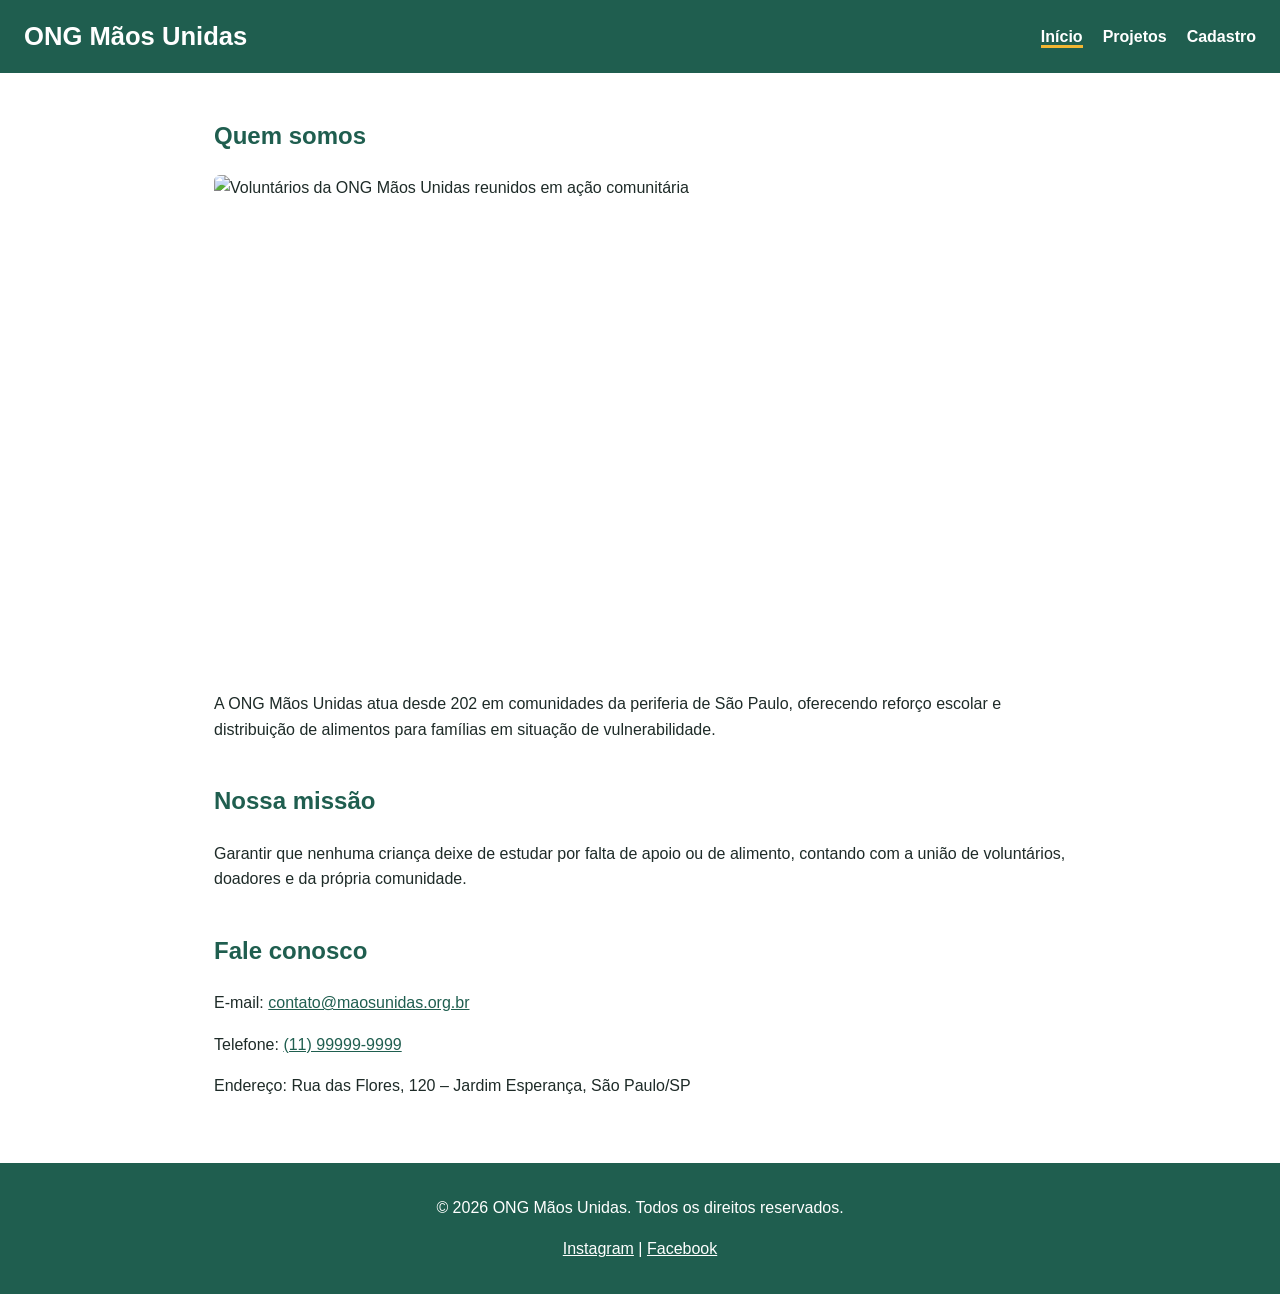
==== index.html @ 3869165b "commit inicial: Trabalho desenvolvido" ====
<!DOCTYPE html>
<html lang="pt-BR">
<head>
  <meta charset="UTF-8">
  <meta name="viewport" content="width=device-width, initial-scale=1.0">
  <meta name="description" content="ONG Mãos Unidas: educação e alimentação para famílias em situação de vulnerabilidade.">
  <title>ONG Mãos Unidas | Início</title>
  <link rel="stylesheet" href="css/style.css">
</head>
<body>
  <header class="topo">
    <h1>ONG Mãos Unidas</h1>
    <nav aria-label="Menu principal">
      <ul>
        <li><a href="index.html" aria-current="page">Início</a></li>
        <li><a href="projetos.html">Projetos</a></li>
        <li><a href="cadastro.html">Cadastro</a></li>
      </ul>
    </nav>
  </header>

  <main>
    <section id="sobre">
      <h2>Quem somos</h2>
      <img src="img/equipe-ong.jpg"
           alt="Voluntários da ONG Mãos Unidas reunidos em ação comunitária"
           class="img-responsiva" width="800" height="500">
      <p>A ONG Mãos Unidas atua desde 202 em comunidades da periferia de São Paulo, oferecendo reforço escolar e distribuição de alimentos para famílias em situação de vulnerabilidade.</p>
    </section>

    <section id="missao">
      <h2>Nossa missão</h2>
      <p>Garantir que nenhuma criança deixe de estudar por falta de apoio ou de alimento, contando com a união de voluntários, doadores e da própria comunidade.</p>
    </section>

    <section id="contato">
      <h2>Fale conosco</h2>
      <address>
        <p>E-mail: <a href="mailto:contato@maosunidas.org.br">contato@maosunidas.org.br</a></p>
        <p>Telefone: <a href="tel:+5511999999999">(11) 99999-9999</a></p>
        <p>Endereço: Rua das Flores, 120 – Jardim Esperança, São Paulo/SP</p>
      </address>
    </section>
  </main>

  <footer class="rodape">
    <p>&copy; 2026 ONG Mãos Unidas. Todos os direitos reservados.</p>
    <p>
      <a href="https://www.instagram.com/">Instagram</a> |
      <a href="https://www.facebook.com/">Facebook</a>
    </p>
  </footer>
</body>
</html>
---- css/style.css ----
:root {
  --verde: #1F5E4F;
  --verde-claro: #E4F0EC;
  --amarelo: #F2B632;
  --texto: #1E2B28;
  --fundo: #FFFFFF;
}

* { box-sizing: border-box; }

body {
  margin: 0;
  font-family: "Segoe UI", Roboto, Arial, sans-serif;
  line-height: 1.6;
  color: var(--texto);
  background: var(--fundo);
}

/* Cabeçalho e navegação */
.topo {
  background: var(--verde);
  color: #fff;
  padding: 1rem 1.5rem;
  display: flex;
  flex-wrap: wrap;
  justify-content: space-between;
  align-items: center;
  gap: 1rem;
}

.topo h1 { margin: 0; font-size: 1.6rem; }

.topo ul {
  list-style: none;
  margin: 0;
  padding: 0;
  display: flex;
  gap: 1.25rem;
}

.topo a { color: #fff; text-decoration: none; font-weight: 600; }
.topo a:hover,
.topo a[aria-current="page"] { border-bottom: 3px solid var(--amarelo); }

/* Conteúdo */
main {
  max-width: 900px;
  margin: 0 auto;
  padding: 1.5rem;
}

section { margin-bottom: 2.5rem; }

h2 { color: var(--verde); }

a { color: var(--verde); }

.img-responsiva {
  max-width: 100%;
  height: auto;
  display: block;
  border-radius: 6px;
}

a:focus-visible,
input:focus-visible,
select:focus-visible,
button:focus-visible {
  outline: 3px solid var(--amarelo);
  outline-offset: 2px;
}

address { font-style: normal; }

.projeto {
  border-left: 4px solid var(--amarelo);
  padding-left: 1rem;
  margin-bottom: 2rem;
}

.chamada {
  background: var(--verde-claro);
  padding: 1rem 1.5rem;
  border-radius: 6px;
}

/* Formulário */
.formulario fieldset {
  border: 1px solid #C5D6D1;
  border-radius: 6px;
  margin-bottom: 1.5rem;
  padding: 1rem 1.25rem;
}

.formulario legend {
  font-weight: 700;
  color: var(--verde);
  padding: 0 0.5rem;
}

.formulario label {
  display: block;
  margin-top: 0.75rem;
  font-weight: 600;
}

.formulario input:not([type="radio"]),
.formulario select {
  width: 100%;
  padding: 0.6rem;
  margin-top: 0.25rem;
  border: 1px solid #9FB5AE;
  border-radius: 4px;
  font: inherit;
}

.formulario input:user-invalid { border-color: #B3261E; }

.opcao { display: flex; align-items: center; gap: 0.5rem; }
.opcao label { margin-top: 0; font-weight: 400; }

.formulario button {
  background: var(--verde);
  color: #fff;
  border: none;
  padding: 0.8rem 1.6rem;
  border-radius: 4px;
  font: inherit;
  font-weight: 700;
  cursor: pointer;
}

.formulario button:hover { background: #174A3E; }

/* Rodapé */
.rodape {
  background: var(--verde);
  color: #fff;
  text-align: center;
  padding: 1rem;
}

.rodape a { color: #fff; }

@media (max-width: 600px) {
  .topo { flex-direction: column; align-items: flex-start; }
}
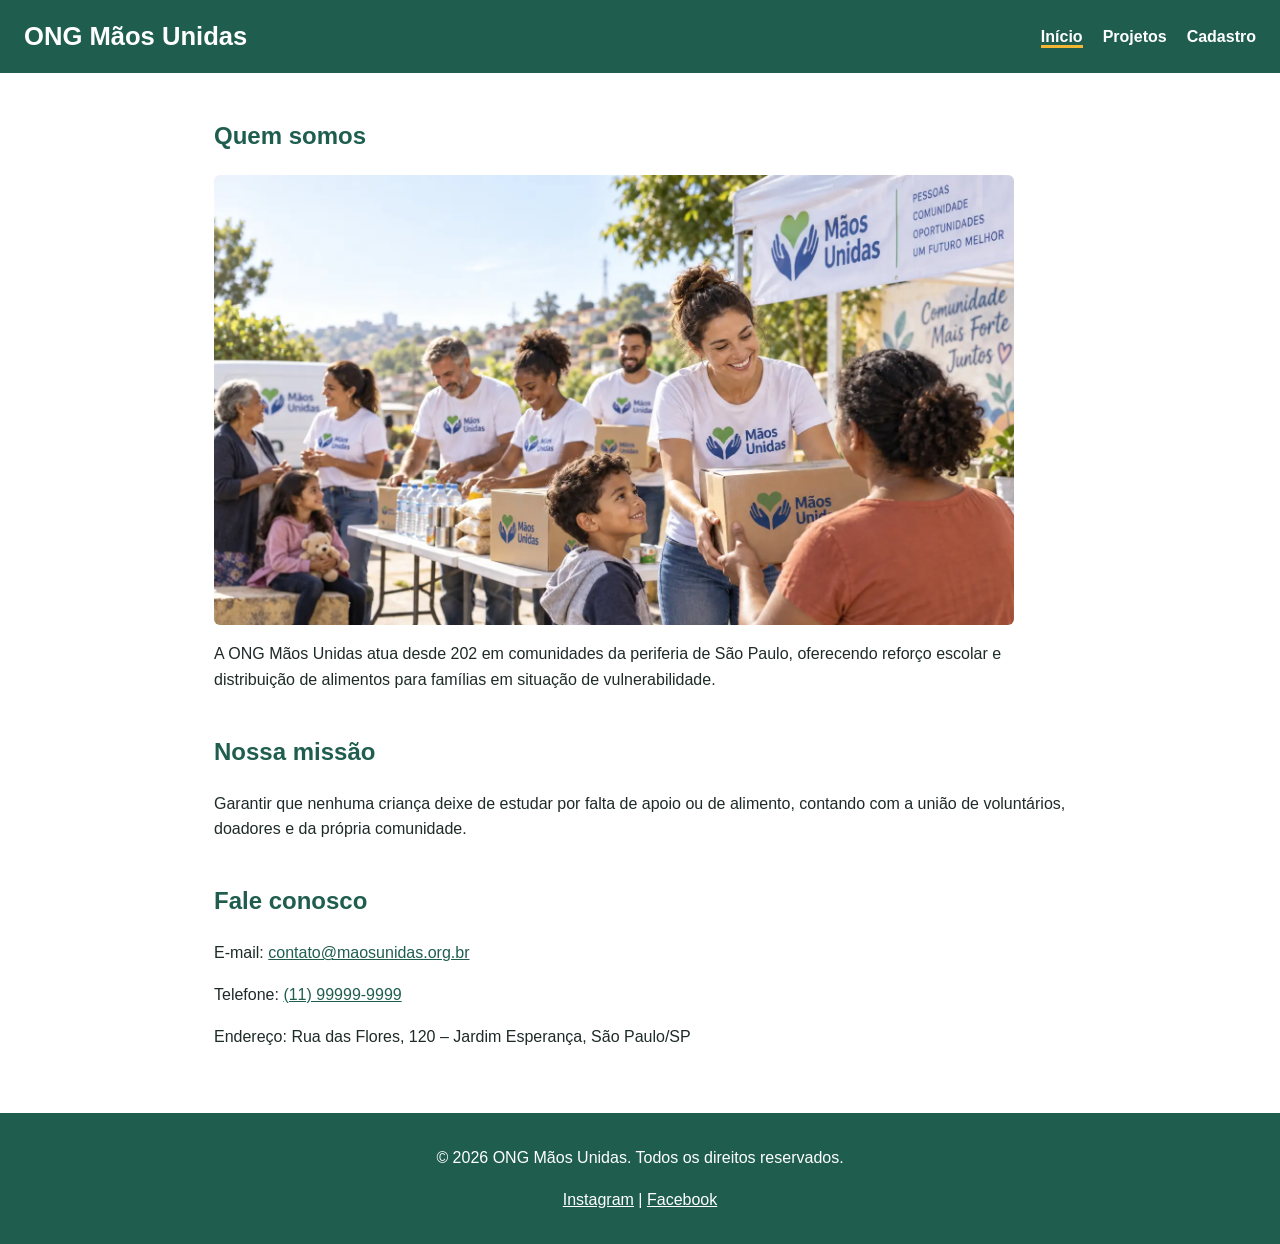
==== commit 86e27cda: "refactor: Redimensionamento das imgs para melhor otimizacao do site" ====
--- a/index.html
+++ b/index.html
@@ -22,7 +22,7 @@
   <main>
     <section id="sobre">
       <h2>Quem somos</h2>
-      <img src="img/equipe-ong.jpg"
+      <img src="img/equipe-ong.webp"
            alt="Voluntários da ONG Mãos Unidas reunidos em ação comunitária"
            class="img-responsiva" width="800" height="500">
       <p>A ONG Mãos Unidas atua desde 202 em comunidades da periferia de São Paulo, oferecendo reforço escolar e distribuição de alimentos para famílias em situação de vulnerabilidade.</p>
